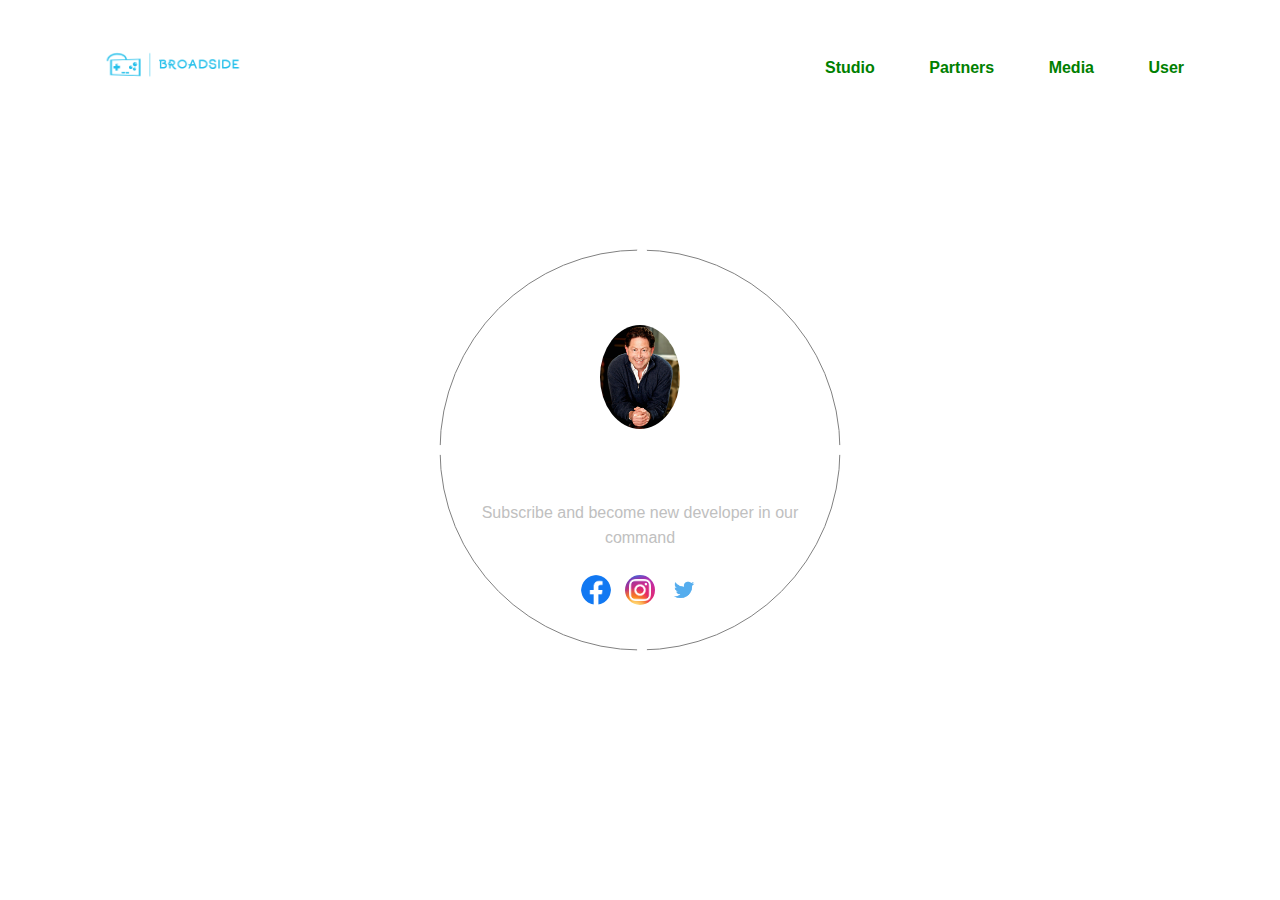
==== broadside/index.html @ 9788c019 "1st commit" ====
<!DOCTYPE html>
<html lang="en">
<head>
    <meta charset="UTF-8">
    <meta name="viewport" content="width=device-width, initial-scale=1.0">
    <title>Broadside</title>
    <link rel="stylesheet" href="style.css">
    <link rel="stylesheet" href="main.css">

</head>
<body>
    <div id="main">
        <div class="navbar">
            <div class="logo">
                <img src="img/logo.png" alt="">
            </div>
            <nav>
                <ul>
                    <li>Studio</li>
                    <li>Partners</li>
                    <li>Media</li>
                    <li>User</li>
                </ul>
            </nav>
        </div>
        <div class="circle-box">
            <svg height="402" width="402">
                <circle r="200" cx="201" cy="201" stroke-width="1px" stroke="gray"  fill="none" />
            </svg>

            <svg height="402" width="402">
                <circle r="200" cx="201" cy="201" stroke-width="1px" stroke="#fff"  fill="none"
                id="svgCircle" />
            </svg>

            <div>
                <span id="step1"></span>
                <span id="step2"></span>
                <span id="step3"></span>
                <span id="step4"></span>
            </div>
            <div class="user-box" id="userBox">
                <div class="user">
                    <img src="img/user-1_B.jpg" alt="">
                    <h1>Bobby Kotick</h1>
                    <p>Subscribe and become new developer in our command</p>

                    <div class="social-links">
                        <img src="img/facebook.png" alt="">
                        <img src="img/instagram.png" alt="">
                        <img src="img/twitter.png" alt="">
                    </div>
                </div>

                <div class="user">
                    <img src="img/user-2_B.jpg" alt="">
                    <h1>Frank Pierce</h1>
                    <p>Subscribe and become new developer in our command</p>

                    <div class="social-links">
                        <img src="img/facebook.png" alt="">
                        <img src="img/instagram.png" alt="">
                        <img src="img/twitter.png" alt="">
                    </div>
                </div>

                <div class="user">
                    <img src="img/user-3_B.jpg" alt="">
                    <h1>Michael Morhaime</h1>
                    <p>Subscribe and become new developer in our command</p>

                    <div class="social-links">
                        <img src="img/facebook.png" alt="">
                        <img src="img/instagram.png" alt="">
                        <img src="img/twitter.png" alt="">
                    </div>
                </div>

                <div class="user">
                    <img src="img/user-4_B.jpg" alt="">
                    <h1>Denis Durkin</h1>
                    <p>Subscribe and become new developer in our command</p>

                    <div class="social-links">
                        <img src="img/facebook.png" alt="">
                        <img src="img/instagram.png" alt="">
                        <img src="img/twitter.png" alt="">
                    </div>
                </div>
            </div>
        </div>
    </div>

    <script>
        var svgCircle = document.getElementById("svgCircle");
        var step1 = document.getElementById("step1");
        var step2 = document.getElementById("step2");
        var step3 = document.getElementById("step3");
        var step4 = document.getElementById("step4");
        var main = document.getElementById("main");
        var userBox = document.getElementById("userBox");

        main.style.backgroundImage = "url(../img/w-1.jpg)";

        step1.addEventListener('click', () => {
            svgCircle.style.strokeDashoffset = "942";
            main.style.backgroundImage = "url(../img/w-1.jpg)";
            userBox.style.top = "-350px";
        });

        step2.addEventListener('click', () => {
            svgCircle.style.strokeDashoffset = "626";
            main.style.backgroundImage = "url(../img/w-2.jpg)";
            userBox.style.top = "-800px";
        });

        step3.addEventListener('click', () => {
            svgCircle.style.strokeDashoffset = "314";
            main.style.backgroundImage = "url(../img/w-3.jpg)"
            userBox.style.top = "-1250px";
        });

        step4.addEventListener('click', () => {
            svgCircle.style.strokeDashoffset = "0";
            main.style.backgroundImage = "url(../img/w-4.jpg)"
            userBox.style.top = "100px";
        });

    </script>
</body>
</html>
---- broadside/style.css ----
* {
  margin: 0;
  padding: 0;
  font-family: sans-serif;
}

#main {
  width: 100%;
  height: 100vh;
  position: relative;
  background-position: center;
  background-size: cover;
  transition: 1.5s;
}

.navbar {
  width: 85%;
  margin: auto;
  display: flex;
  align-items: center;
  padding-top: 30px;
}
.navbar nav {
  flex: 1;
  text-align: right;
}
.navbar nav ul li {
  list-style: none;
  color: green;
  display: inline-block;
  margin-left: 50px;
  font-weight: bold;
  cursor: pointer;
}

.logo {
  flex-basis: 20%;
}

.logo img {
  width: 160px;
  cursor: pointer;
  color: black;
}

.circle-box {
  position: absolute;
  height: 450px;
  width: 450px;
  top: 50%;
  left: 50%;
  transform: translate(-50%, -50%);
  overflow: hidden;
}
.circle-box svg {
  position: absolute;
  top: 50%;
  left: 50%;
  transform: translate(-50%, -50%);
  filter: drop-shadow(0 0 5px white);
}
.circle-box #svgCircle {
  stroke-dasharray: 1256;
  stroke-dashoffset: 1256;
  transition: 0.5s;
}
.circle-box span {
  position: absolute;
  width: 10px;
  height: 10px;
  background: #fff;
  border-radius: 50%;
  display: block;
  cursor: pointer;
  z-index: 10;
}
.circle-box span#step1 {
  right: 218px;
  bottom: 20px;
}
.circle-box span#step2 {
  right: 420px;
  bottom: 220px;
}
.circle-box span#step3 {
  right: 218px;
  bottom: 419px;
}
.circle-box span#step4 {
  right: 20px;
  bottom: 220px;
}
.circle-box .user-box {
  width: 350px;
  position: absolute;
  top: 100px;
  left: 50%;
  transform: translateX(-50%);
  text-align: center;
  color: #fff;
  transition: 1s;
}
.circle-box .user-box .user {
  height: 450px;
}
.circle-box .user-box .user img {
  width: 80px;
  margin-bottom: 10px;
  border-radius: 50%;
}
.circle-box .user-box .user p {
  margin: 20px 0;
  color: #c0c0c0;
  line-height: 25px;
}
.circle-box .social-links img {
  max-width: 30px;
  border-radius: 0;
  padding: 5px;
  cursor: pointer;
}
---- broadside/main.css ----
#main {
    width: 100%;
    height: 100vh;
    position: relative;
    background-position: center;
    background-size: cover;
    transition: 1.5s;
  }
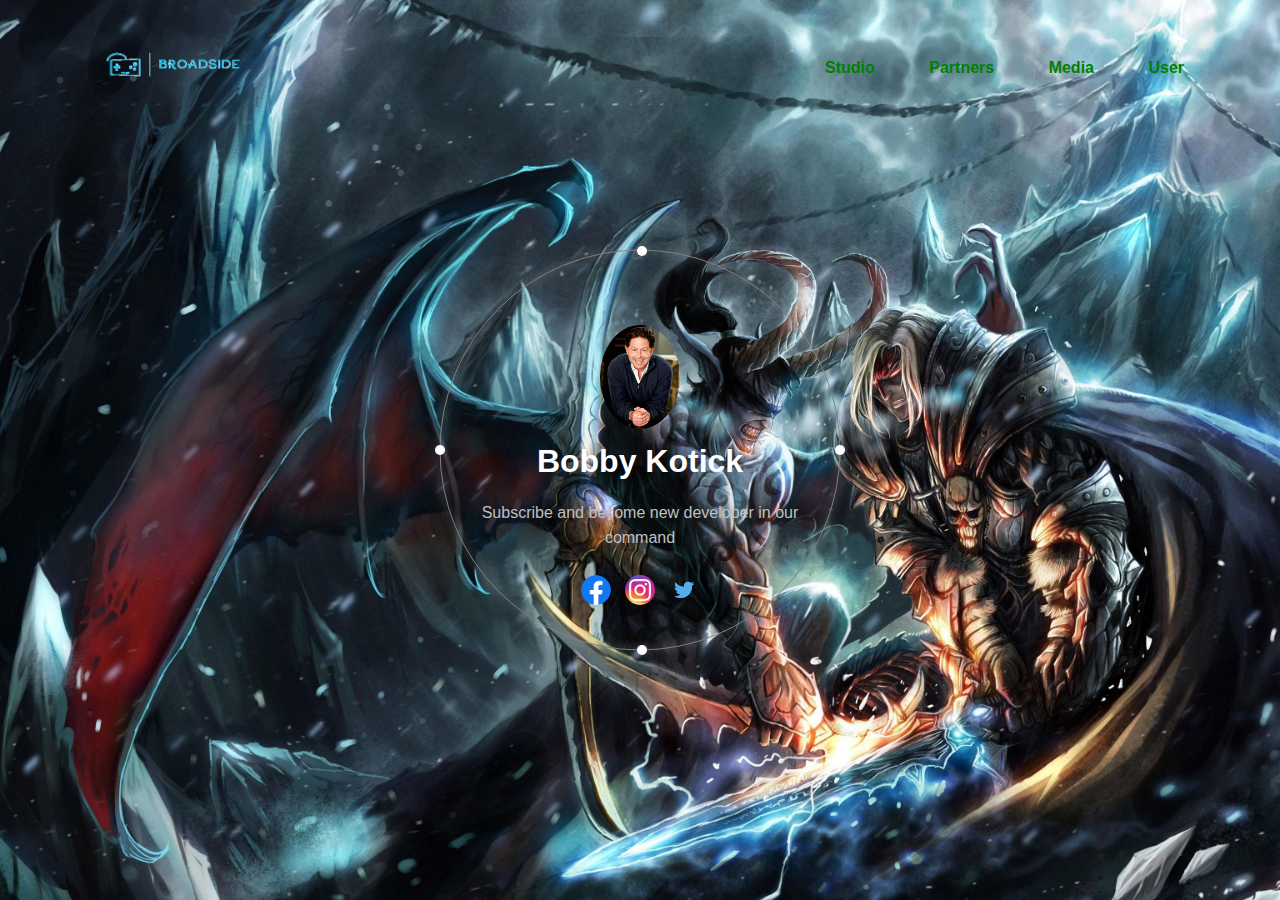
==== commit 95cc5b3e: "git commit" ====
--- a/broadside/index.html
+++ b/broadside/index.html
@@ -100,29 +100,29 @@
         var main = document.getElementById("main");
         var userBox = document.getElementById("userBox");
 
-        main.style.backgroundImage = "url(../img/w-1.jpg)";
+        main.style.backgroundImage = "url('img/w-1.jpg')";
 
         step1.addEventListener('click', () => {
             svgCircle.style.strokeDashoffset = "942";
-            main.style.backgroundImage = "url(../img/w-1.jpg)";
+            main.style.backgroundImage = "url('img/w-1.jpg')";
             userBox.style.top = "-350px";
         });
 
         step2.addEventListener('click', () => {
             svgCircle.style.strokeDashoffset = "626";
-            main.style.backgroundImage = "url(../img/w-2.jpg)";
+            main.style.backgroundImage = "url('img/w-2.jpg')";
             userBox.style.top = "-800px";
         });
 
         step3.addEventListener('click', () => {
             svgCircle.style.strokeDashoffset = "314";
-            main.style.backgroundImage = "url(../img/w-3.jpg)"
+            main.style.backgroundImage = "url('img/w-3.jpg')"
             userBox.style.top = "-1250px";
         });
 
         step4.addEventListener('click', () => {
             svgCircle.style.strokeDashoffset = "0";
-            main.style.backgroundImage = "url(../img/w-4.jpg)"
+            main.style.backgroundImage = "url('img/w-4.jpg')"
             userBox.style.top = "100px";
         });
 
